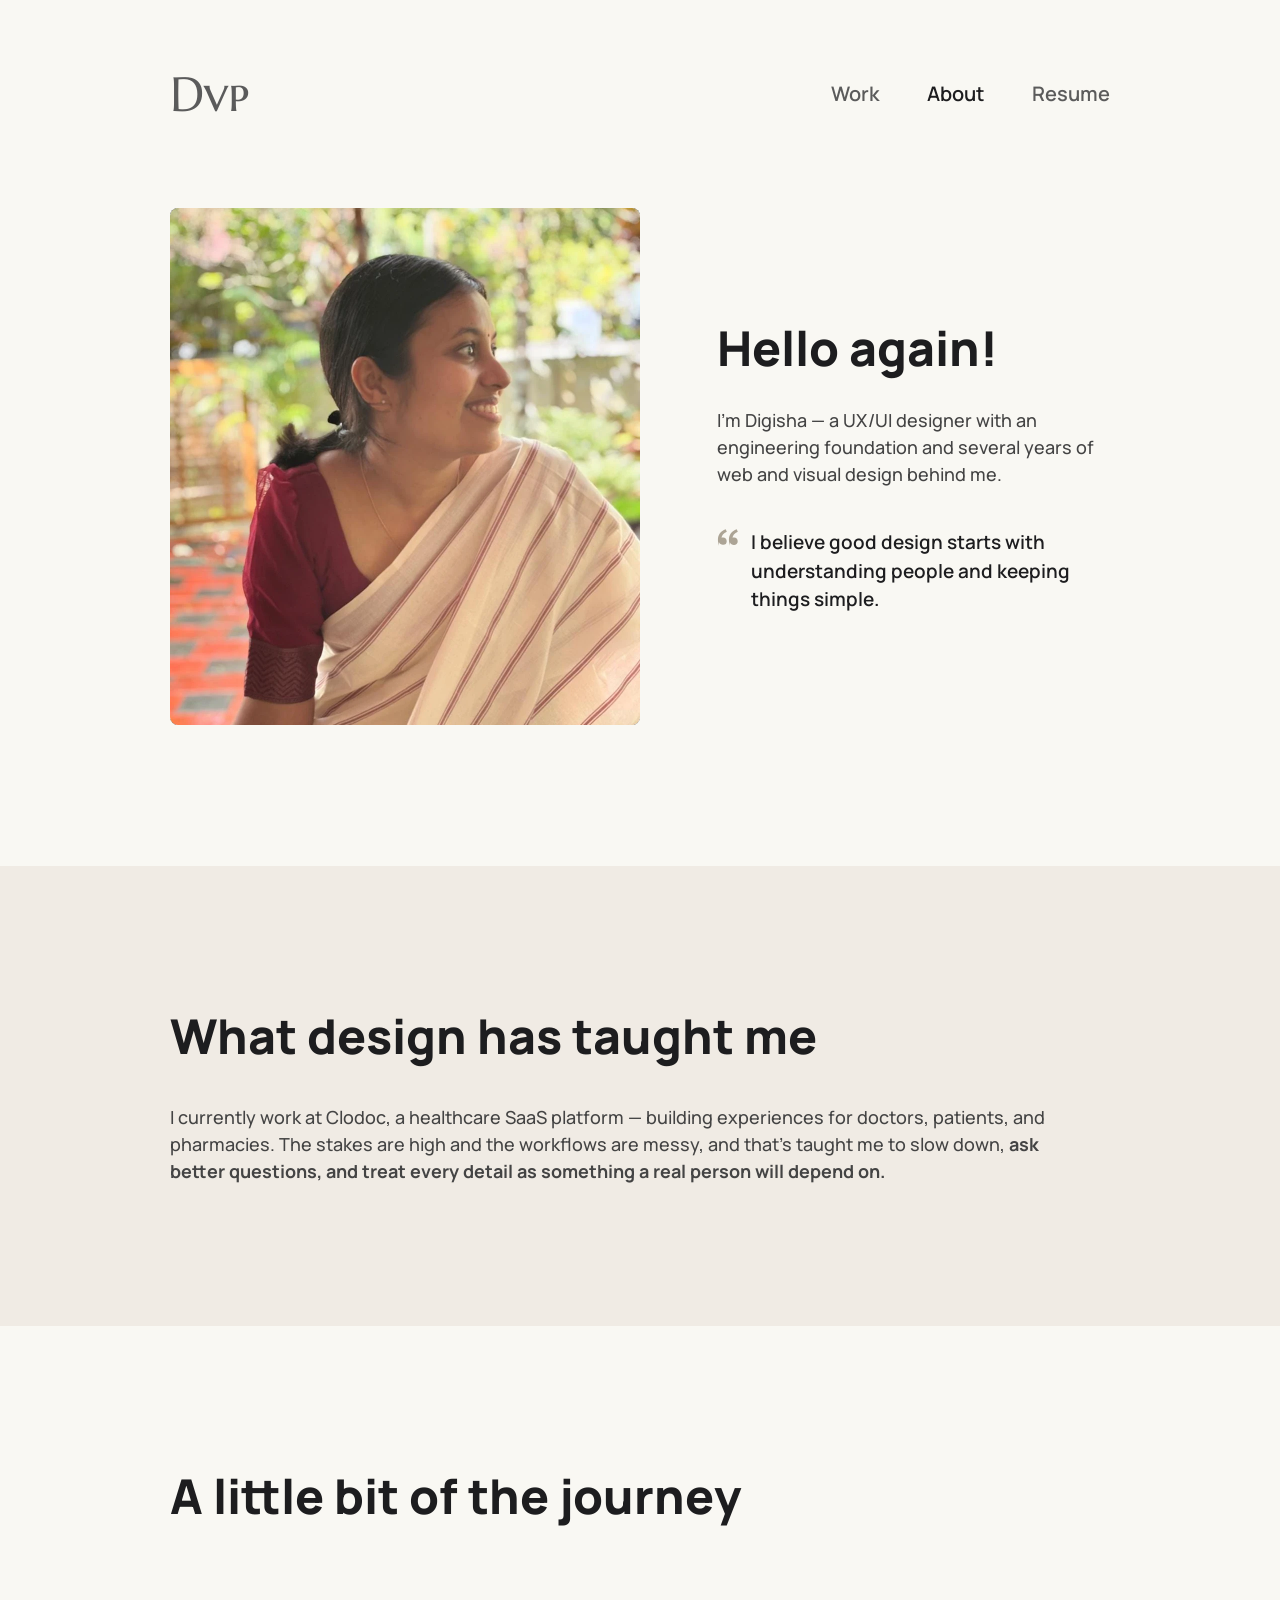
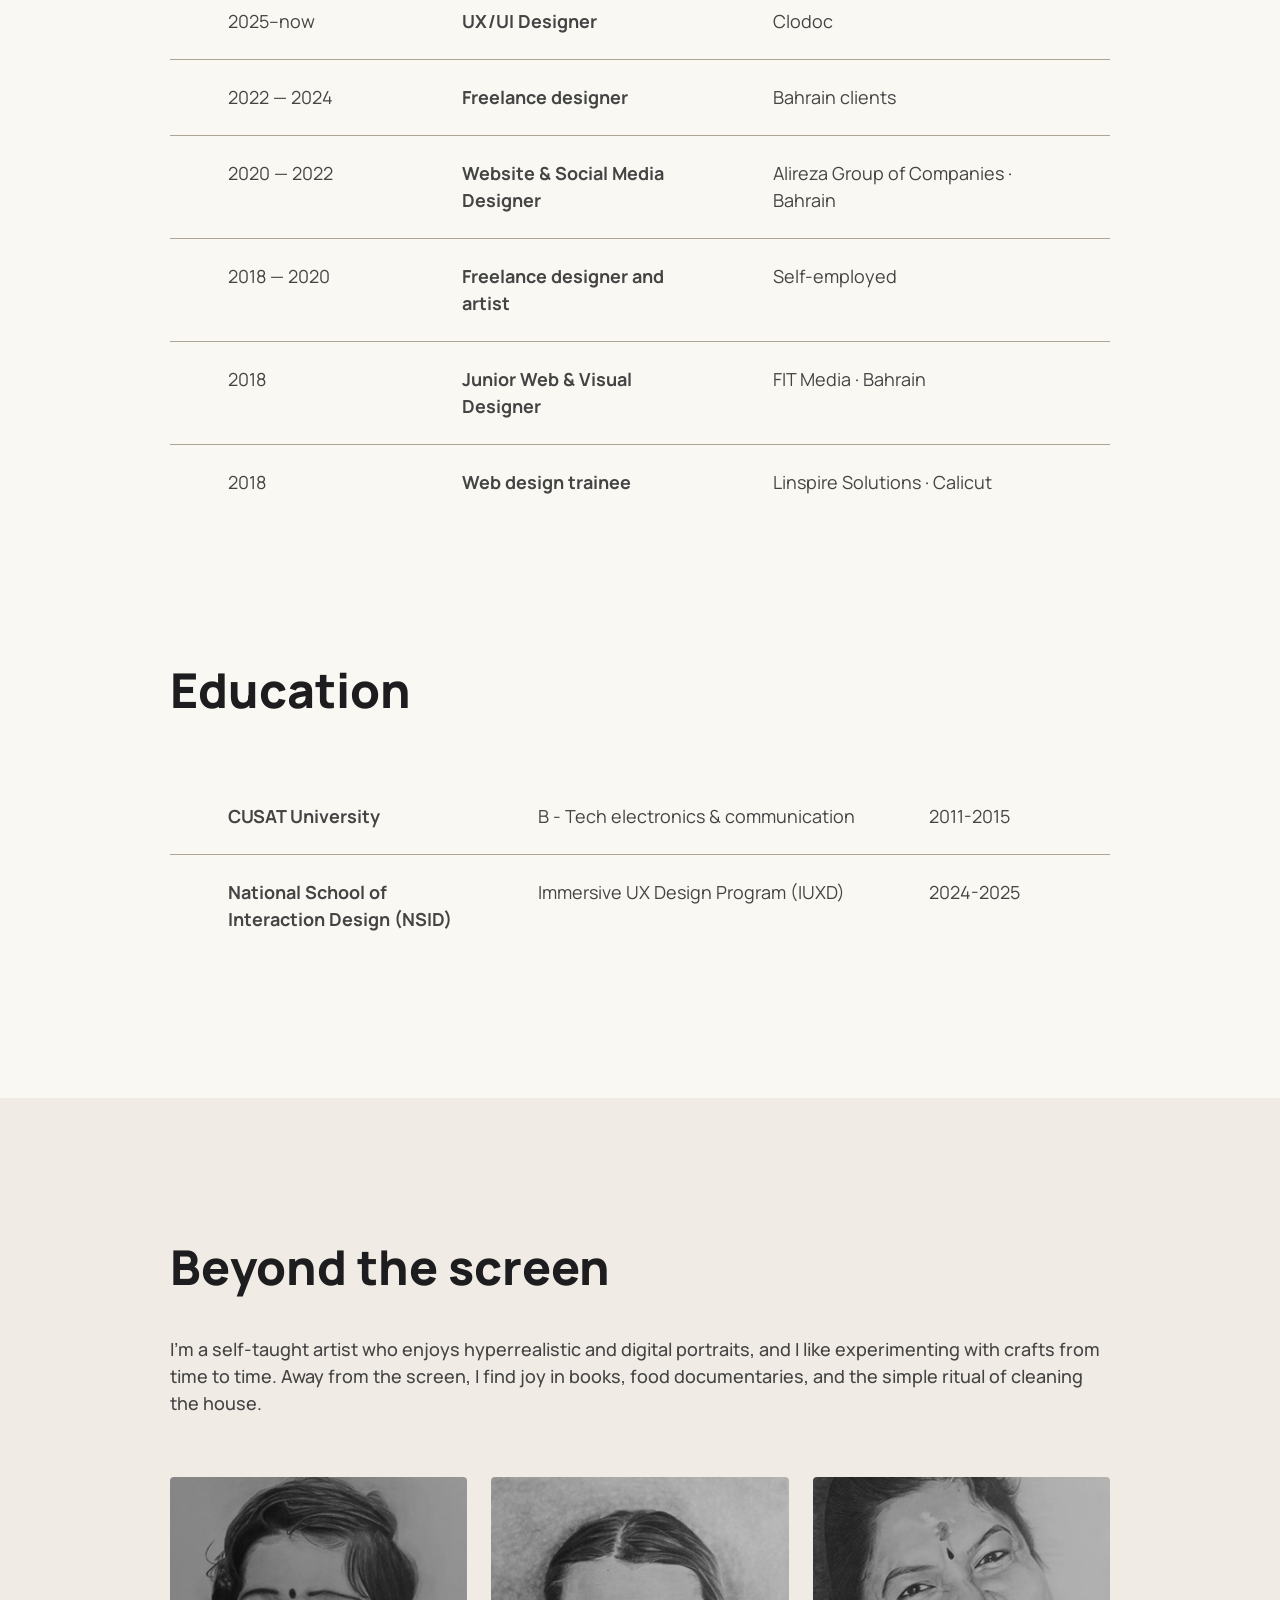
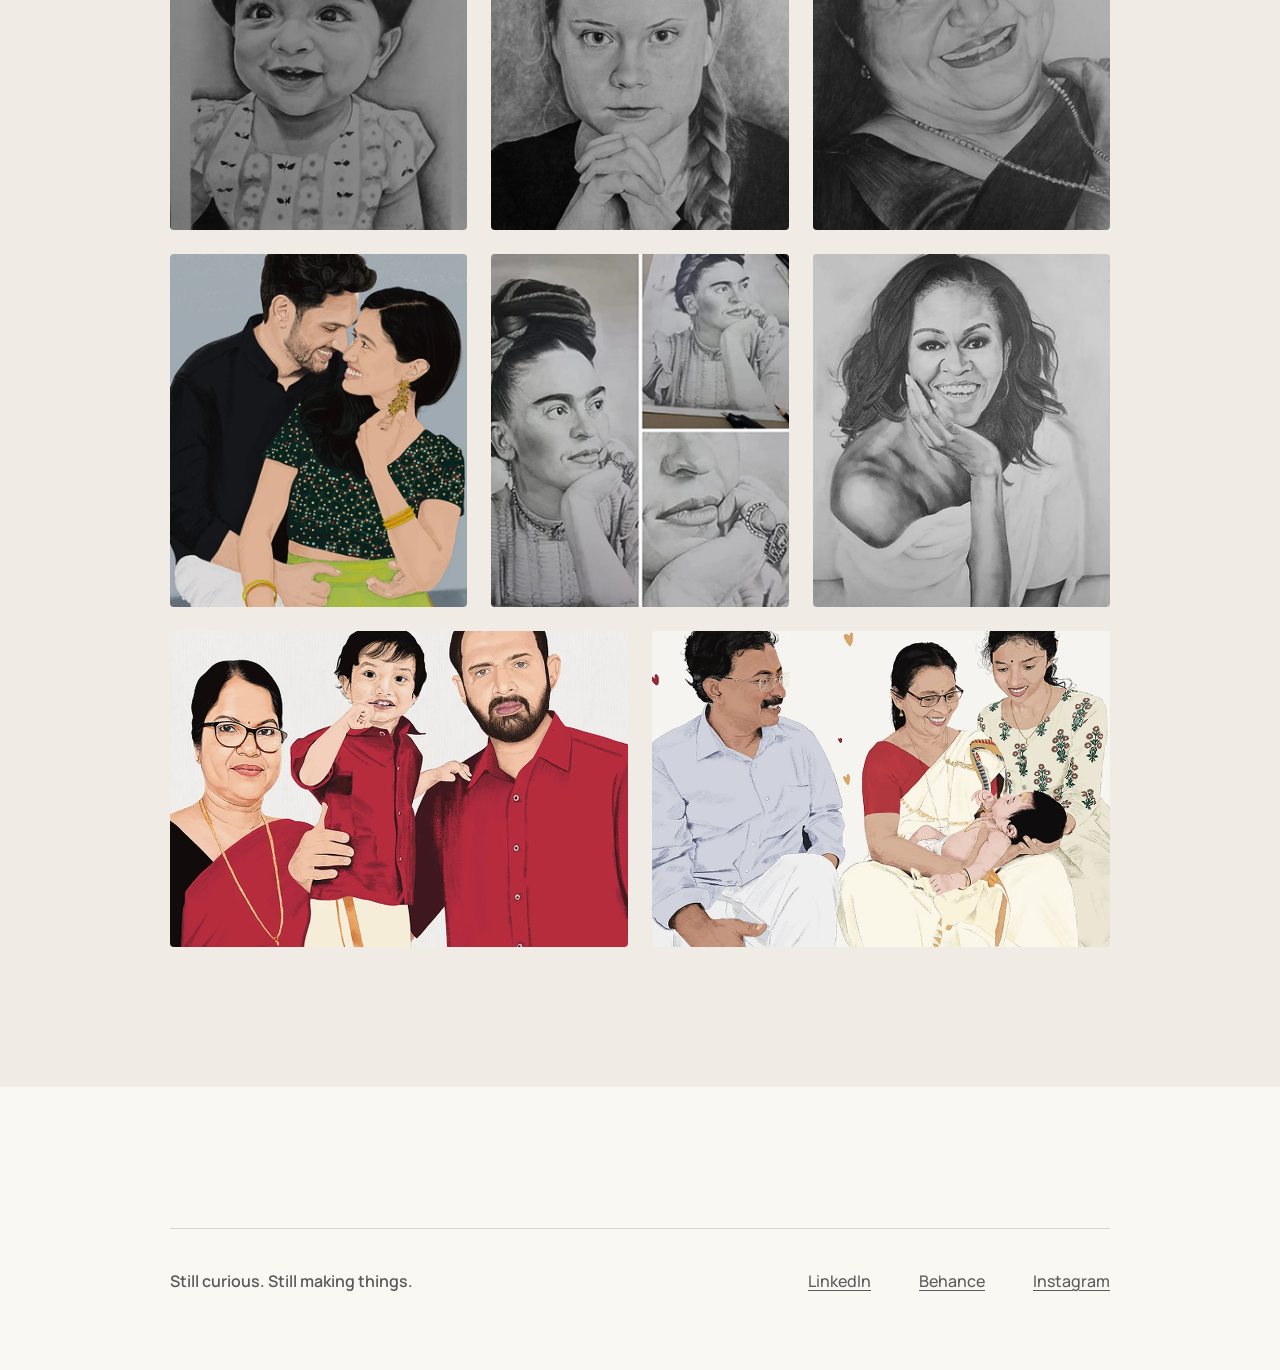
==== about.html @ 361e85a0 "Reorganize into clean file structure - Rename pages to lowercase URLs: index.html, about.html, clodo" ====
<!DOCTYPE html>
<html lang="en">
<head>
<meta charset="utf-8">
<meta name="viewport" content="width=device-width, initial-scale=1, viewport-fit=cover">
<title>About — Digisha V P</title>
<meta name="description" content="Digisha V P is a UX/UI designer with an engineering foundation, working on healthcare experiences at Clodoc.">
<link rel="preconnect" href="https://fonts.googleapis.com">
<link rel="preconnect" href="https://fonts.gstatic.com" crossorigin>
<link href="https://fonts.googleapis.com/css2?family=Manrope:wght@400;500;600;700;800&family=Marcellus+SC&display=swap" rel="stylesheet">
<link rel="stylesheet" href="assets/css/about.css">
</head>
<body><div class="in">
<header class="top"><a class="brand" href="index.html" aria-label="Home">Dvp</a><nav><ul><li><a href="index.html">Work</a></li><li><a href="about.html" aria-current="page">About</a></li><li><a href="#">Resume</a></li></ul></nav></header>
<section class="abt"><div class="pic"><img src="assets/images/about/img1.webp" alt="Portrait of Digisha smiling and looking to the side" width="940" height="1034"></div>
<div class="tx"><h1>Hello again!</h1><p class="p">I'm Digisha — a UX/UI designer with an engineering foundation and several years of web and visual design behind me.</p><p class="lead"><svg viewBox="0 0 24 18" fill="none" aria-hidden="true"><path d="M2 18c-.7-2.3-1-4.4-1-6.4C1 5.9 4 2 9.5 0l1.2 2.7C7 4.3 5 7 5 9.4c.5-.2 1-.3 1.6-.3 2.4 0 4 1.7 4 4A4 4 0 0 1 6.4 17c-1.9 0-3.5-1-4.4-3zm12 0c-.7-2.3-1-4.4-1-6.4C13 5.9 16 2 21.5 0l1.2 2.7c-3.7 1.6-5.7 4.3-5.7 6.7.5-.2 1-.3 1.6-.3 2.4 0 4 1.7 4 4a4 4 0 0 1-4.2 4.2c-1.9 0-3.5-1-4.4-3z" fill="#ACA495"/></svg>I believe good design starts with understanding people and keeping things simple.</p></div></section></div>
<section class="band" style="margin-top:var(--gap)"><div class="in stack" style="gap:40px"><h2>What design has taught me</h2><p class="p" style="max-width:918px">I currently work at Clodoc, a healthcare SaaS platform — building experiences for doctors, patients, and pharmacies. The stakes are high and the workflows are messy, and that's taught me to slow down, <b>ask better questions, and treat every detail as something a real person will depend on.</b></p></div></section>
<section class="in stack" style="padding-top:var(--gap);gap:60px"><h2>A little bit of the journey</h2><div class="rows "><div class="r"><span>2025–now</span><b>UX/UI Designer</b><span>Clodoc</span></div><div class="r"><span>2022 — 2024</span><b>Freelance designer</b><span>Bahrain clients</span></div><div class="r"><span>2020 — 2022</span><b>Website &amp; Social Media Designer</b><span>Alireza Group of Companies · Bahrain</span></div><div class="r"><span>2018 — 2020</span><b>Freelance designer and artist</b><span>Self-employed</span></div><div class="r"><span>2018</span><b>Junior Web &amp; Visual Designer</b><span>FIT Media · Bahrain</span></div><div class="r"><span>2018</span><b>Web design trainee</b><span>Linspire Solutions · Calicut</span></div></div></section>
<section class="in stack" style="padding-top:var(--gap);padding-bottom:var(--gap);gap:60px"><h2>Education</h2><div class="rows ed"><div class="r"><b>CUSAT University</b><span>B - Tech electronics &amp; communication</span><span>2011-2015</span></div><div class="r"><b>National School of Interaction Design (NSID)</b><span>Immersive UX Design Program (IUXD)</span><span>2024-2025</span></div></div></section>
<section class="band"><div class="in stack" style="gap:60px"><div class="stack" style="gap:40px"><h2>Beyond the screen</h2><p class="p">I'm a self-taught artist who enjoys hyperrealistic and digital portraits, and I like experimenting with crafts from time to time. Away from the screen, I find joy in books, food documentaries, and the simple ritual of cleaning the house.</p></div>
<div><div class="gal"><img src="assets/images/about/img2.webp" alt="Graphite portrait of a smiling baby" width="640" height="760"><img src="assets/images/about/img3.webp" alt="Graphite portrait of a young woman with braids and clasped hands" width="640" height="760"><img src="assets/images/about/img4.webp" alt="Graphite portrait of a smiling woman with a bindi" width="640" height="760"><img src="assets/images/about/img5.webp" alt="Digital portrait of a couple sharing a close moment" width="640" height="760"><img src="assets/images/about/img6.webp" alt="Graphite portrait of a woman with braided hair, with work-in-progress photos" width="640" height="760"><img src="assets/images/about/img7.webp" alt="Graphite portrait of a smiling woman resting her chin on her hand" width="640" height="760"></div><div class="gal2"><img src="assets/images/about/img8.webp" alt="Digital portrait of a grandmother, a toddler, and a father in red" width="900" height="620"><img src="assets/images/about/img9.webp" alt="Digital portrait of a family with a newborn" width="900" height="620"></div></div></section>
<div class="in"><footer class="ft"><hr><div class="foot"><p>Still curious. Still making things.</p><ul><li><a href="https://www.linkedin.com/in/digisha-v-p/" target="_blank" rel="noopener">LinkedIn</a></li><li><a href="https://www.behance.net/digishavp" target="_blank" rel="noopener">Behance</a></li><li><a href="https://www.instagram.com/geethstories" target="_blank" rel="noopener">Instagram</a></li></ul></div></footer></div></body>
</html>
---- assets/css/about.css ----
:root{color-scheme:light;--bg:#F9F8F3;--ink:#1D1D1F;--muted:#5B5B5B;--band:#F0EBE4;--taupe:#ACA494;--bd:#ACA495;--chip:#DFEBFB;--line:rgba(29,29,31,.16);
--serif:'Marcellus SC',Georgia,serif;--sans:'Manrope',system-ui,-apple-system,'Segoe UI',Roboto,sans-serif;--gap:clamp(64px,11vw,160px);--px:clamp(20px,6vw,120px);
box-sizing:border-box;padding-top:env(safe-area-inset-top,0px);padding-bottom:env(safe-area-inset-bottom,0px)}
html{scroll-padding-top:env(safe-area-inset-top,0px);scroll-behavior:smooth}
*,*::before,*::after{box-sizing:inherit}
body{margin:0;background:var(--bg);color:var(--ink);font-family:var(--sans);font-size:18px;line-height:1.5;-webkit-font-smoothing:antialiased}
a{color:inherit}p{margin:0}
.in{max-width:calc(940px + 2*var(--px));margin:0 auto;padding:0 var(--px)}
.top{padding-top:clamp(24px,5.5vw,80px);padding-bottom:clamp(40px,7vw,94px);display:flex;align-items:center;justify-content:space-between;gap:16px}
.brand{font-family:var(--serif);font-size:clamp(32px,4.5vw,48px);line-height:1;text-decoration:none}
.top ul{display:flex;gap:clamp(20px,4.5vw,48px);list-style:none;margin:0;padding:0;font-weight:600;font-size:clamp(15px,1.9vw,20px)}
.top a{text-decoration:none;color:var(--muted);transition:color .2s}.top a:hover,.top a[aria-current]{color:var(--ink)}
h1,h2{font-weight:800;font-size:clamp(32px,5vw,48px);line-height:1.2;margin:0}
h3{font-weight:700;font-size:clamp(20px,2.4vw,24px);line-height:1.3;margin:0}
.muted{color:var(--muted);font-weight:500}
.hero{display:block;width:100%;aspect-ratio:940/533;object-fit:cover;border-radius:8px;background:#E9E4DA}
.stack{display:flex;flex-direction:column}
.intro{gap:clamp(48px,8vw,80px)}
.meta{display:grid;grid-template-columns:repeat(auto-fit,minmax(220px,1fr));gap:32px 45px}
.meta div{display:flex;flex-direction:column;gap:12px}.meta b{font-weight:700}.meta hr{border:0;border-top:1px solid var(--line);margin:0;width:100%}
.nda{background:#FFF9EB;border:1px dashed #C38A21;border-radius:16px;padding:clamp(20px,4vw,32px);display:flex;gap:24px}
.nda svg{flex:none;width:29px;height:35px;margin-top:2px}.nda h3{font-size:20px;margin-bottom:11px}.nda a{text-decoration:underline}
.band{background:var(--band);padding:var(--gap) 0}
.ov{display:flex;gap:clamp(32px,8vw,113px)}.ov h2{flex:0 0 310px}.ov .txt{flex:1;display:flex;flex-direction:column;gap:27px}
.quote{margin-top:clamp(48px,8vw,80px);border-left:11px solid var(--taupe);padding-left:clamp(20px,5vw,60px);font-size:clamp(20px,3vw,32px);font-weight:600;line-height:1.5}
.sec{display:flex;flex-direction:column;gap:60px}.sec header{display:flex;flex-direction:column;gap:40px}
hr.l{border:0;border-top:1px solid var(--line);margin:0}
.tl{list-style:none;margin:0;padding:0 0 0 clamp(36px,8vw,76px);position:relative}
.tl::before{content:"";position:absolute;left:7.75px;top:10px;bottom:10px;width:.5px;background:var(--taupe)}
.tl li{position:relative;display:flex;flex-direction:column;gap:24px;padding:24px 0;border-bottom:1px solid var(--line)}
.tl li:first-child{padding-top:0}.tl li:last-child{border:0;padding-bottom:0}
.tl li::before{content:"";position:absolute;left:calc(-1*clamp(36px,8vw,76px) + 1px);top:6px;width:14px;height:14px;border-radius:50%;background:var(--taupe);box-shadow:0 0 0 4px var(--bg)}
.tl li:first-child::before{top:6px}
.cards{display:flex;flex-direction:column;gap:60px}
.card{background:var(--bg);border:1px solid var(--bd);padding:clamp(28px,7vw,66px) clamp(20px,6.3vw,59px);display:flex;flex-direction:column;gap:28px}
.tag{font-weight:700;color:var(--taupe)}.card h3{font-weight:600;margin-top:-16px;line-height:1.5}
.sub{font-size:16px;font-weight:700;color:var(--muted)}
.chip{display:inline-block;background:var(--chip);border-radius:4px;padding:12px 16px;font-size:14px;font-weight:500;color:var(--muted);line-height:1.3}
.chip.b{background:#FBEDDF}
.flow{list-style:none;margin:0;padding:0;display:flex;flex-wrap:wrap;gap:12px 8px;align-items:center}
.flow li{display:flex;align-items:center;gap:8px}.flow li:not(:last-child)::after{content:"→";color:var(--muted);font-size:18px}
.vflow{display:flex;flex-direction:column;align-items:flex-start;gap:10px;color:var(--muted)}
.vflow .r{display:flex;flex-wrap:wrap;gap:12px}
.learn{border:1px solid var(--bd);margin-top:clamp(48px,8vw,80px)}
.learn div{padding:24px clamp(20px,6vw,58px);border-bottom:1px solid var(--bd);display:flex;flex-direction:column;gap:8px}.learn div:last-child{border:0}
.pn{display:flex;justify-content:space-between;gap:16px;padding:var(--gap) 0 clamp(40px,6vw,80px);color:var(--muted);font-size:16px;font-weight:600}
.pn a{display:flex;align-items:center;gap:8px;text-decoration:none;transition:color .2s}.pn a:hover{color:var(--ink)}
:focus-visible{outline:2px solid #4E3EAF;outline-offset:3px;border-radius:4px}
@media(max-width:820px){.ov{flex-direction:column}.ov h2{flex:none}}
@media(prefers-reduced-motion:reduce){html{scroll-behavior:auto}}

.abt{display:flex;gap:clamp(28px,6vw,80px);align-items:center}.abt .pic{flex:0 0 470px;max-width:470px}.abt .pic img{display:block;width:100%;height:auto;border-radius:8px}
.abt .tx{display:flex;flex-direction:column;gap:24px;max-width:390px}.abt h1{margin-bottom:6px}.lead{font-size:clamp(16px,1.9vw,19px);font-weight:600;line-height:1.5;color:var(--ink);margin-top:16px;position:relative;padding-left:34px}.lead svg{position:absolute;left:0;top:1px;width:22px;height:17px;flex:none}
.p{color:#444;font-weight:500}
.rows{display:flex;flex-direction:column}.rows .r{display:grid;grid-template-columns:170px 1.15fr 1.3fr;gap:0 clamp(24px,5vw,80px);padding:24px clamp(20px,6vw,58px);border-bottom:1px solid var(--bd);color:#444}.rows .r:last-child{border:0}.rows .r b{font-weight:700}
.rows.ed .r{grid-template-columns:1.2fr 1.6fr .6fr}
.gal{display:grid;grid-template-columns:repeat(3,1fr);gap:24px}.gal2{display:grid;grid-template-columns:1fr 1fr;gap:24px;margin-top:24px}.gal img,.gal2 img{display:block;width:100%;height:100%;object-fit:cover;border-radius:4px}
@media(max-width:820px){.abt{flex-direction:column;align-items:flex-start}.abt .pic{flex:none;max-width:100%;width:100%}.abt .tx{max-width:none}}
@media(max-width:640px){.rows .r,.rows.ed .r{grid-template-columns:1fr;gap:4px}.gal{grid-template-columns:1fr 1fr}.gal2{grid-template-columns:1fr}}
.ft{display:flex;flex-direction:column;gap:40px;color:var(--muted);font-size:16px;padding:var(--gap) 0 clamp(40px,6vw,80px)}.ft hr{border:0;border-top:1px solid var(--line);margin:0}
.foot{display:flex;flex-wrap:wrap;align-items:center;justify-content:space-between;gap:16px 48px}.foot p{margin:0;font-weight:600}.foot ul{display:flex;flex-wrap:wrap;gap:12px 48px;list-style:none;margin:0;padding:0;font-weight:500}.foot a{text-decoration:underline;text-decoration-thickness:1px;text-underline-offset:3px;transition:color .2s}.foot a:hover{color:var(--ink)}
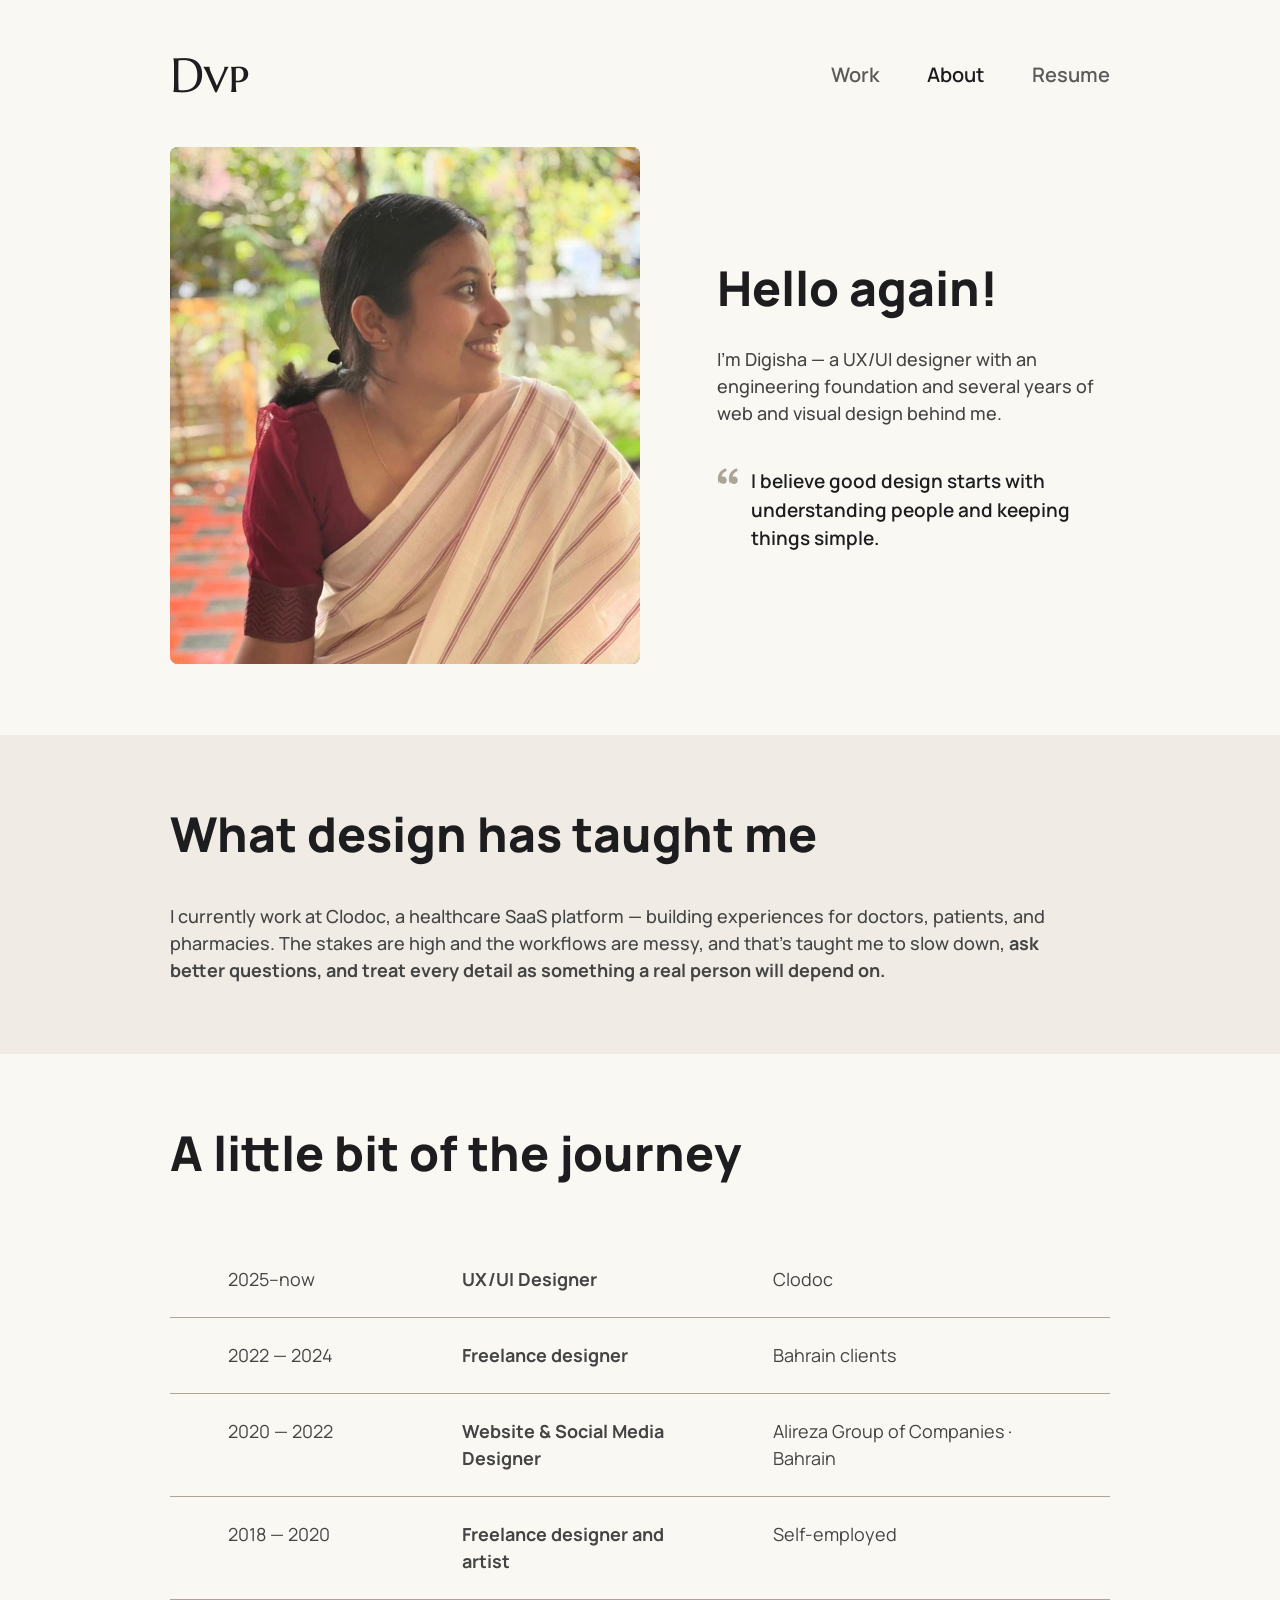
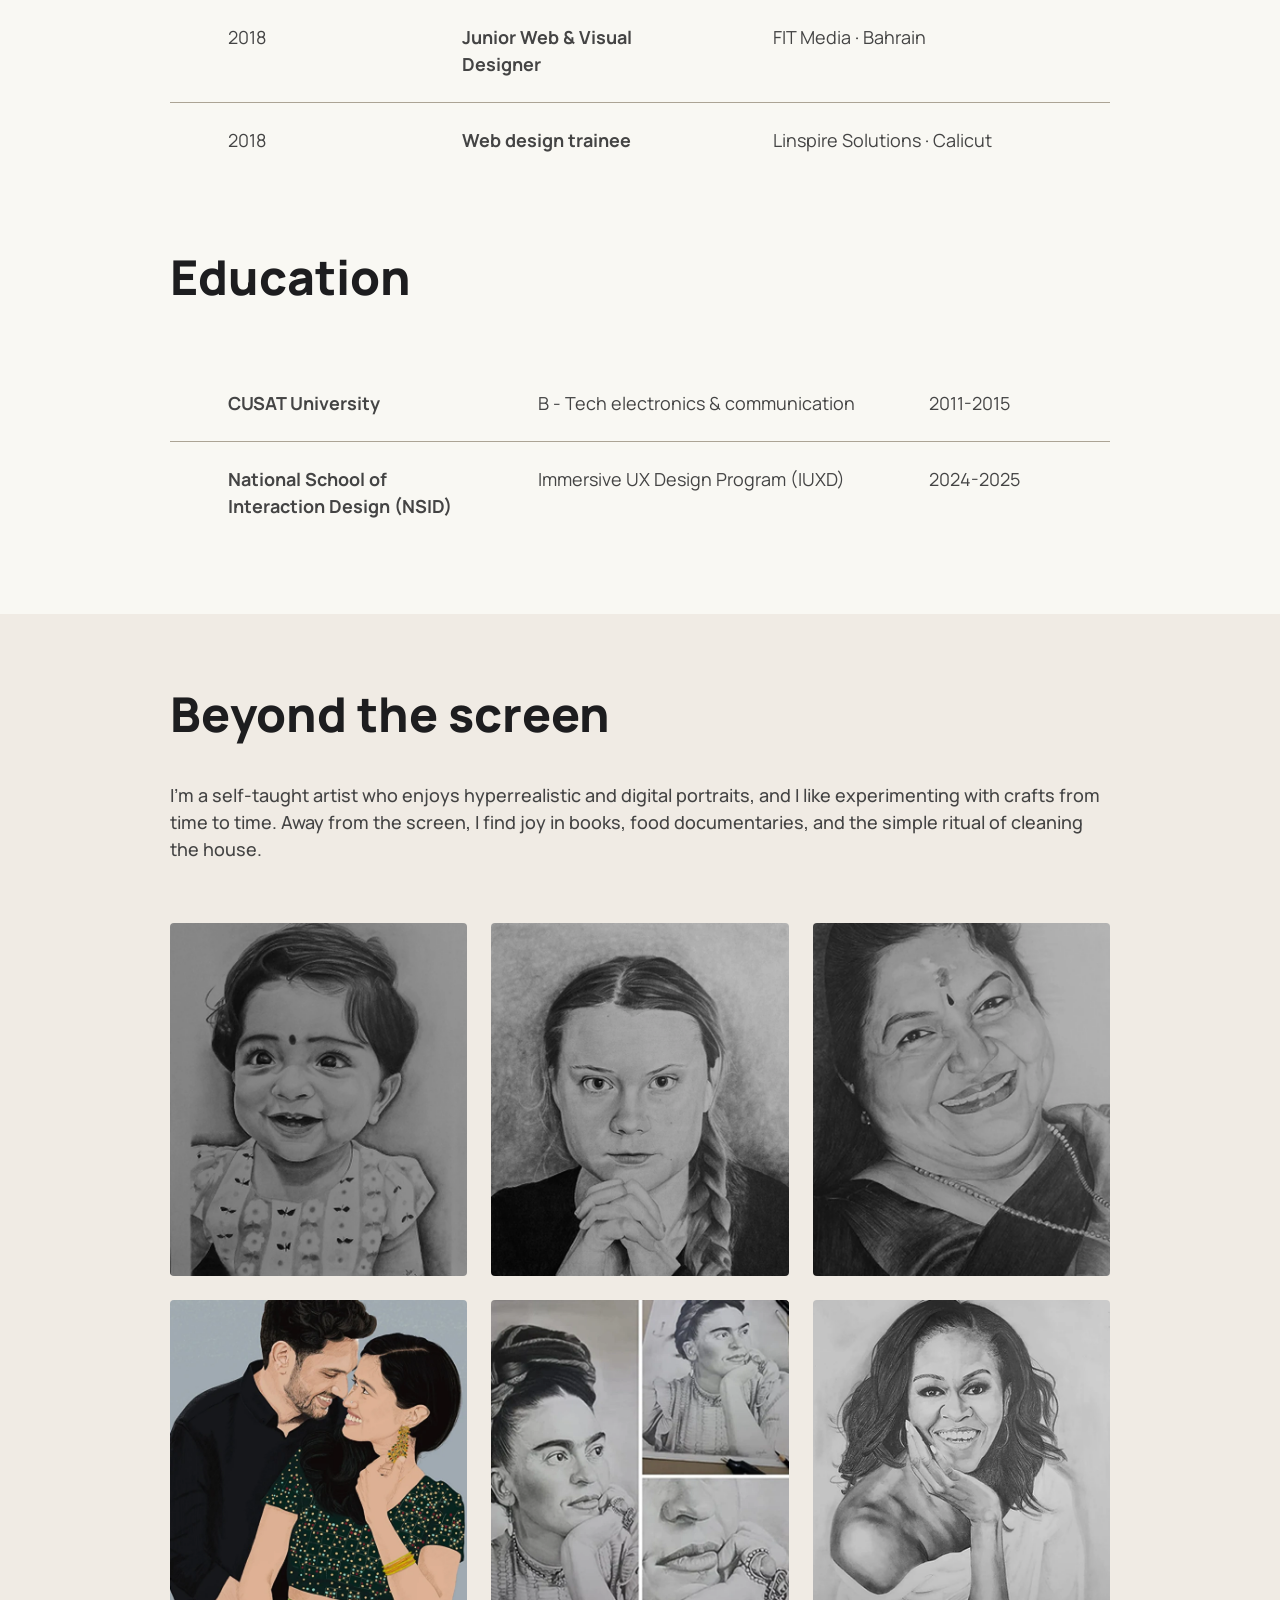
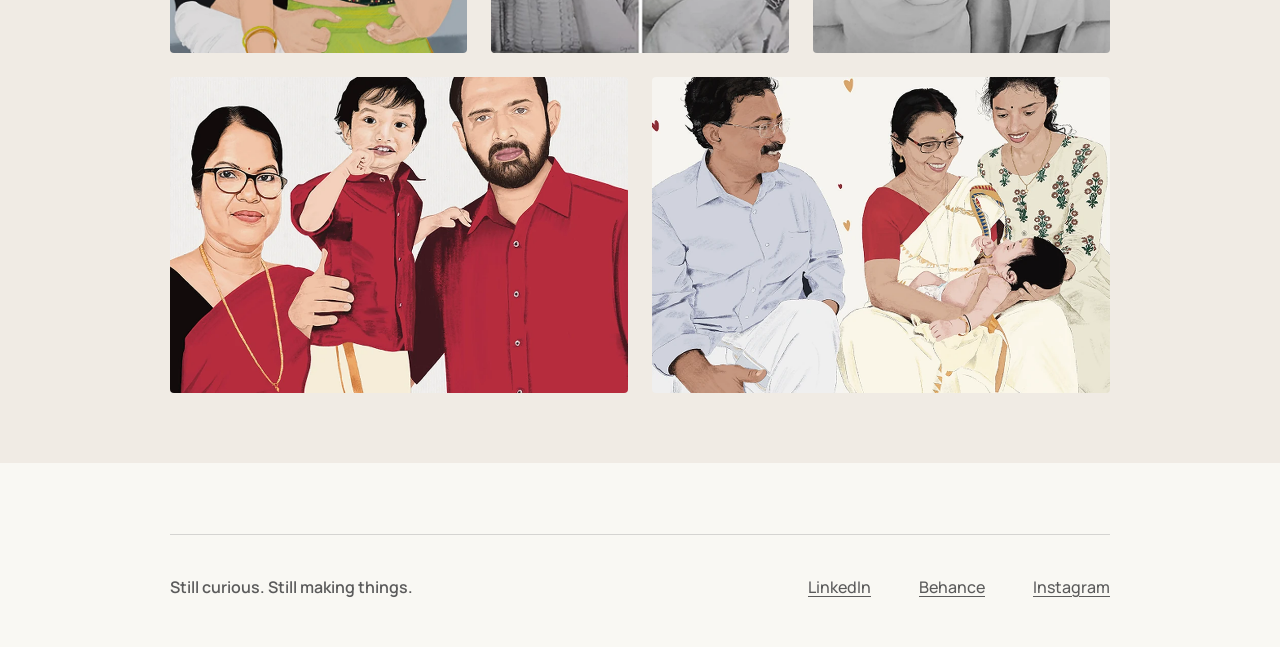
==== commit c94db94f: "Add resume PDF and link it in navigation across all pages" ====
--- a/about.html
+++ b/about.html
@@ -11,7 +11,7 @@
 <link rel="stylesheet" href="assets/css/about.css">
 </head>
 <body><div class="in">
-<header class="top"><a class="brand" href="index.html" aria-label="Home">Dvp</a><nav><ul><li><a href="index.html">Work</a></li><li><a href="about.html" aria-current="page">About</a></li><li><a href="#">Resume</a></li></ul></nav></header>
+<header class="top"><a class="brand" href="index.html" aria-label="Home">Dvp</a><nav><ul><li><a href="index.html">Work</a></li><li><a href="about.html" aria-current="page">About</a></li><li><a href="Digisha_VP_UXUI_Designer.pdf" target="_blank" rel="noopener">Resume</a></li></ul></nav></header>
 <section class="abt"><div class="pic"><img src="assets/images/about/img1.webp" alt="Portrait of Digisha smiling and looking to the side" width="940" height="1034"></div>
 <div class="tx"><h1>Hello again!</h1><p class="p">I'm Digisha — a UX/UI designer with an engineering foundation and several years of web and visual design behind me.</p><p class="lead"><svg viewBox="0 0 24 18" fill="none" aria-hidden="true"><path d="M2 18c-.7-2.3-1-4.4-1-6.4C1 5.9 4 2 9.5 0l1.2 2.7C7 4.3 5 7 5 9.4c.5-.2 1-.3 1.6-.3 2.4 0 4 1.7 4 4A4 4 0 0 1 6.4 17c-1.9 0-3.5-1-4.4-3zm12 0c-.7-2.3-1-4.4-1-6.4C13 5.9 16 2 21.5 0l1.2 2.7c-3.7 1.6-5.7 4.3-5.7 6.7.5-.2 1-.3 1.6-.3 2.4 0 4 1.7 4 4a4 4 0 0 1-4.2 4.2c-1.9 0-3.5-1-4.4-3z" fill="#ACA495"/></svg>I believe good design starts with understanding people and keeping things simple.</p></div></section></div>
 <section class="band" style="margin-top:var(--gap)"><div class="in stack" style="gap:40px"><h2>What design has taught me</h2><p class="p" style="max-width:918px">I currently work at Clodoc, a healthcare SaaS platform — building experiences for doctors, patients, and pharmacies. The stakes are high and the workflows are messy, and that's taught me to slow down, <b>ask better questions, and treat every detail as something a real person will depend on.</b></p></div></section>
@@ -19,5 +19,12 @@
 <section class="in stack" style="padding-top:var(--gap);padding-bottom:var(--gap);gap:60px"><h2>Education</h2><div class="rows ed"><div class="r"><b>CUSAT University</b><span>B - Tech electronics &amp; communication</span><span>2011-2015</span></div><div class="r"><b>National School of Interaction Design (NSID)</b><span>Immersive UX Design Program (IUXD)</span><span>2024-2025</span></div></div></section>
 <section class="band"><div class="in stack" style="gap:60px"><div class="stack" style="gap:40px"><h2>Beyond the screen</h2><p class="p">I'm a self-taught artist who enjoys hyperrealistic and digital portraits, and I like experimenting with crafts from time to time. Away from the screen, I find joy in books, food documentaries, and the simple ritual of cleaning the house.</p></div>
 <div><div class="gal"><img src="assets/images/about/img2.webp" alt="Graphite portrait of a smiling baby" width="640" height="760"><img src="assets/images/about/img3.webp" alt="Graphite portrait of a young woman with braids and clasped hands" width="640" height="760"><img src="assets/images/about/img4.webp" alt="Graphite portrait of a smiling woman with a bindi" width="640" height="760"><img src="assets/images/about/img5.webp" alt="Digital portrait of a couple sharing a close moment" width="640" height="760"><img src="assets/images/about/img6.webp" alt="Graphite portrait of a woman with braided hair, with work-in-progress photos" width="640" height="760"><img src="assets/images/about/img7.webp" alt="Graphite portrait of a smiling woman resting her chin on her hand" width="640" height="760"></div><div class="gal2"><img src="assets/images/about/img8.webp" alt="Digital portrait of a grandmother, a toddler, and a father in red" width="900" height="620"><img src="assets/images/about/img9.webp" alt="Digital portrait of a family with a newborn" width="900" height="620"></div></div></section>
-<div class="in"><footer class="ft"><hr><div class="foot"><p>Still curious. Still making things.</p><ul><li><a href="https://www.linkedin.com/in/digisha-v-p/" target="_blank" rel="noopener">LinkedIn</a></li><li><a href="https://www.behance.net/digishavp" target="_blank" rel="noopener">Behance</a></li><li><a href="https://www.instagram.com/geethstories" target="_blank" rel="noopener">Instagram</a></li></ul></div></footer></div></body>
+<div class="in"><footer class="ft"><hr><div class="foot"><p>Still curious. Still making things.</p><ul><li><a href="https://www.linkedin.com/in/digisha-v-p/" target="_blank" rel="noopener">LinkedIn</a></li><li><a href="https://www.behance.net/digishavp" target="_blank" rel="noopener">Behance</a></li><li><a href="https://www.instagram.com/geethstories" target="_blank" rel="noopener">Instagram</a></li></ul></div></footer></div>
+<script src="assets/js/easter-egg.js" defer></script>
+<!--
+  Hey curious developer! 🕵️‍♀️
+  Open the DevTools Console (F12) for a little easter egg!
+  👉 dvp.help()
+-->
+</body>
 </html>
--- a/assets/css/about.css
+++ b/assets/css/about.css
@@ -1,16 +1,17 @@
 
 :root{color-scheme:light;--bg:#F9F8F3;--ink:#1D1D1F;--muted:#5B5B5B;--band:#F0EBE4;--taupe:#ACA494;--bd:#ACA495;--chip:#DFEBFB;--line:rgba(29,29,31,.16);
---serif:'Marcellus SC',Georgia,serif;--sans:'Manrope',system-ui,-apple-system,'Segoe UI',Roboto,sans-serif;--gap:clamp(64px,11vw,160px);--px:clamp(20px,6vw,120px);
+--serif:'Marcellus SC',Georgia,serif;--sans:'Manrope',system-ui,-apple-system,'Segoe UI',Roboto,sans-serif;--gap:clamp(40px,5.5vw,80px);--px:clamp(20px,6vw,120px);
 box-sizing:border-box;padding-top:env(safe-area-inset-top,0px);padding-bottom:env(safe-area-inset-bottom,0px)}
 html{scroll-padding-top:env(safe-area-inset-top,0px);scroll-behavior:smooth}
 *,*::before,*::after{box-sizing:inherit}
 body{margin:0;background:var(--bg);color:var(--ink);font-family:var(--sans);font-size:18px;line-height:1.5;-webkit-font-smoothing:antialiased}
 a{color:inherit}p{margin:0}
 .in{max-width:calc(940px + 2*var(--px));margin:0 auto;padding:0 var(--px)}
-.top{padding-top:clamp(24px,5.5vw,80px);padding-bottom:clamp(40px,7vw,94px);display:flex;align-items:center;justify-content:space-between;gap:16px}
-.brand{font-family:var(--serif);font-size:clamp(32px,4.5vw,48px);line-height:1;text-decoration:none}
+.top{padding-top:clamp(20px,4vw,56px);padding-bottom:clamp(24px,4vw,48px);display:flex;align-items:center;justify-content:space-between;gap:16px}
+.brand{font-family:var(--serif);font-size:clamp(32px,4.5vw,48px);line-height:1;text-decoration:none;color:var(--ink)}
+.brand:hover{color:var(--ink)}
 .top ul{display:flex;gap:clamp(20px,4.5vw,48px);list-style:none;margin:0;padding:0;font-weight:600;font-size:clamp(15px,1.9vw,20px)}
-.top a{text-decoration:none;color:var(--muted);transition:color .2s}.top a:hover,.top a[aria-current]{color:var(--ink)}
+.top nav a{text-decoration:none;color:var(--muted);transition:color .2s}.top nav a:hover,.top nav a[aria-current]{color:var(--ink)}
 h1,h2{font-weight:800;font-size:clamp(32px,5vw,48px);line-height:1.2;margin:0}
 h3{font-weight:700;font-size:clamp(20px,2.4vw,24px);line-height:1.3;margin:0}
 .muted{color:var(--muted);font-weight:500}
@@ -44,7 +45,7 @@
 .vflow .r{display:flex;flex-wrap:wrap;gap:12px}
 .learn{border:1px solid var(--bd);margin-top:clamp(48px,8vw,80px)}
 .learn div{padding:24px clamp(20px,6vw,58px);border-bottom:1px solid var(--bd);display:flex;flex-direction:column;gap:8px}.learn div:last-child{border:0}
-.pn{display:flex;justify-content:space-between;gap:16px;padding:var(--gap) 0 clamp(40px,6vw,80px);color:var(--muted);font-size:16px;font-weight:600}
+.pn{display:flex;justify-content:space-between;gap:16px;padding:var(--gap) 0 clamp(28px,4vw,48px);color:var(--muted);font-size:16px;font-weight:600}
 .pn a{display:flex;align-items:center;gap:8px;text-decoration:none;transition:color .2s}.pn a:hover{color:var(--ink)}
 :focus-visible{outline:2px solid #4E3EAF;outline-offset:3px;border-radius:4px}
 @media(max-width:820px){.ov{flex-direction:column}.ov h2{flex:none}}
@@ -58,5 +59,5 @@
 .gal{display:grid;grid-template-columns:repeat(3,1fr);gap:24px}.gal2{display:grid;grid-template-columns:1fr 1fr;gap:24px;margin-top:24px}.gal img,.gal2 img{display:block;width:100%;height:100%;object-fit:cover;border-radius:4px}
 @media(max-width:820px){.abt{flex-direction:column;align-items:flex-start}.abt .pic{flex:none;max-width:100%;width:100%}.abt .tx{max-width:none}}
 @media(max-width:640px){.rows .r,.rows.ed .r{grid-template-columns:1fr;gap:4px}.gal{grid-template-columns:1fr 1fr}.gal2{grid-template-columns:1fr}}
-.ft{display:flex;flex-direction:column;gap:40px;color:var(--muted);font-size:16px;padding:var(--gap) 0 clamp(40px,6vw,80px)}.ft hr{border:0;border-top:1px solid var(--line);margin:0}
+.ft{display:flex;flex-direction:column;gap:40px;color:var(--muted);font-size:16px;padding:var(--gap) 0 clamp(28px,4vw,48px)}.ft hr{border:0;border-top:1px solid var(--line);margin:0}
 .foot{display:flex;flex-wrap:wrap;align-items:center;justify-content:space-between;gap:16px 48px}.foot p{margin:0;font-weight:600}.foot ul{display:flex;flex-wrap:wrap;gap:12px 48px;list-style:none;margin:0;padding:0;font-weight:500}.foot a{text-decoration:underline;text-decoration-thickness:1px;text-underline-offset:3px;transition:color .2s}.foot a:hover{color:var(--ink)}
